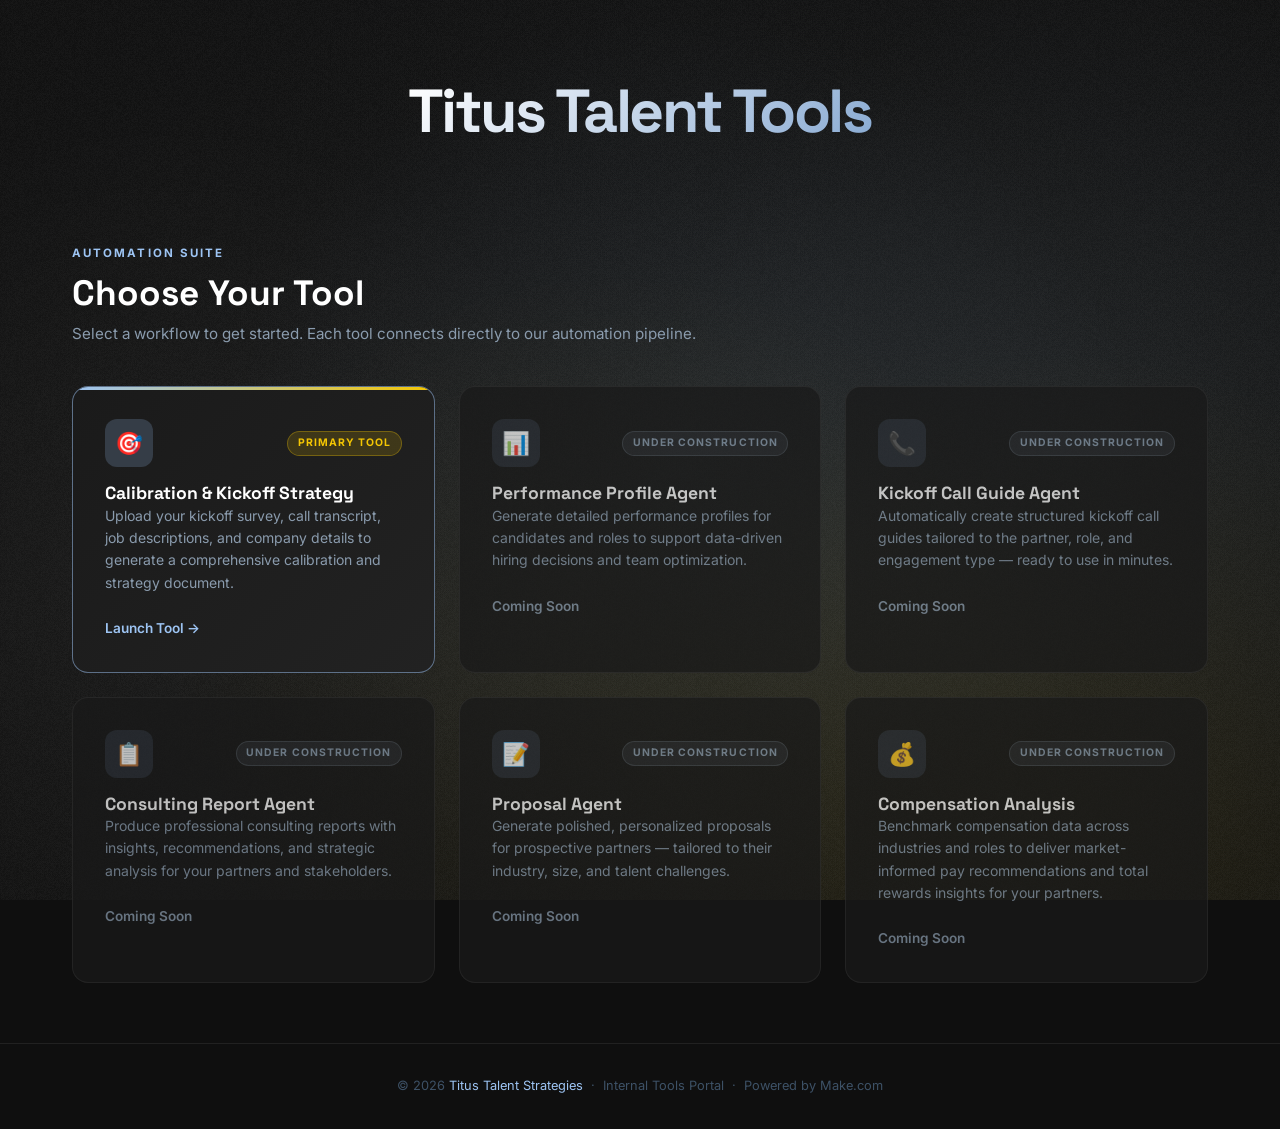
==== index.html @ 565b01fc "Replace CSS blobs with canvas grain-wave animation - Remove broken body::before/after pseudo-element" ====
<!DOCTYPE html>
<html lang="en">
<head>
  <meta charset="UTF-8" />
  <meta name="viewport" content="width=device-width, initial-scale=1.0" />
  <title>Titus Talent Tools</title>
  <link rel="preconnect" href="https://fonts.googleapis.com" />
  <link href="https://fonts.googleapis.com/css2?family=Inter:wght@400;500;600;700;800&family=Space+Grotesk:wght@500;600;700&display=swap" rel="stylesheet" />
  <link rel="stylesheet" href="styles.css" />
</head>
<body>

  <canvas id="bg-canvas" aria-hidden="true"></canvas>

  <!-- Site Header -->
  <header class="site-header">
    <h1 class="site-title">Titus Talent Tools</h1>
  </header>

  <!-- Tools Grid -->
  <div class="section">
    <div class="section-label">Automation Suite</div>
    <h2 class="section-title">Choose Your Tool</h2>
    <p class="section-sub">Select a workflow to get started. Each tool connects directly to our automation pipeline.</p>

    <div class="tools-grid">

      <!-- 1. Calibration & Kickoff — FEATURED -->
      <a href="calibration-kickoff.html" class="tool-card featured" style="text-decoration:none;">
        <div style="display:flex;align-items:center;justify-content:space-between;">
          <div class="tool-icon">🎯</div>
          <span class="badge gold">Primary Tool</span>
        </div>
        <div>
          <h3>Calibration &amp; Kickoff Strategy</h3>
          <p>Upload your kickoff survey, call transcript, job descriptions, and company details to generate a comprehensive calibration and strategy document.</p>
        </div>
        <span class="card-link">Launch Tool &rarr;</span>
      </a>

      <!-- 2. Performance Profile — Under Construction -->
      <div class="tool-card wip">
        <div style="display:flex;align-items:center;justify-content:space-between;">
          <div class="tool-icon">📊</div>
          <span class="badge wip">Under Construction</span>
        </div>
        <div>
          <h3>Performance Profile Agent</h3>
          <p>Generate detailed performance profiles for candidates and roles to support data-driven hiring decisions and team optimization.</p>
        </div>
        <span class="card-link">Coming Soon</span>
      </div>

      <!-- 3. Kickoff Call Guide — Under Construction -->
      <div class="tool-card wip">
        <div style="display:flex;align-items:center;justify-content:space-between;">
          <div class="tool-icon">📞</div>
          <span class="badge wip">Under Construction</span>
        </div>
        <div>
          <h3>Kickoff Call Guide Agent</h3>
          <p>Automatically create structured kickoff call guides tailored to the partner, role, and engagement type — ready to use in minutes.</p>
        </div>
        <span class="card-link">Coming Soon</span>
      </div>

      <!-- 4. Consulting Report — Under Construction -->
      <div class="tool-card wip">
        <div style="display:flex;align-items:center;justify-content:space-between;">
          <div class="tool-icon">📋</div>
          <span class="badge wip">Under Construction</span>
        </div>
        <div>
          <h3>Consulting Report Agent</h3>
          <p>Produce professional consulting reports with insights, recommendations, and strategic analysis for your partners and stakeholders.</p>
        </div>
        <span class="card-link">Coming Soon</span>
      </div>

      <!-- 5. Proposal — Under Construction -->
      <div class="tool-card wip">
        <div style="display:flex;align-items:center;justify-content:space-between;">
          <div class="tool-icon">📝</div>
          <span class="badge wip">Under Construction</span>
        </div>
        <div>
          <h3>Proposal Agent</h3>
          <p>Generate polished, personalized proposals for prospective partners — tailored to their industry, size, and talent challenges.</p>
        </div>
        <span class="card-link">Coming Soon</span>
      </div>

      <!-- 6. Compensation Analysis — Under Construction -->
      <div class="tool-card wip">
        <div style="display:flex;align-items:center;justify-content:space-between;">
          <div class="tool-icon">💰</div>
          <span class="badge wip">Under Construction</span>
        </div>
        <div>
          <h3>Compensation Analysis</h3>
          <p>Benchmark compensation data across industries and roles to deliver market-informed pay recommendations and total rewards insights for your partners.</p>
        </div>
        <span class="card-link">Coming Soon</span>
      </div>

    </div>
  </div>

  <!-- Footer -->
  <footer class="footer">
    <p>&copy; 2026 <a href="https://www.titustalent.com" target="_blank">Titus Talent Strategies</a> &nbsp;&middot;&nbsp; Internal Tools Portal &nbsp;&middot;&nbsp; Powered by Make.com</p>
  </footer>

  <script src="app.js" defer></script>
</body>
</html>
---- styles.css ----
/* =====================================================
   TITUS TALENT STRATEGIES - Tools Portal
   Brand: Black | Blue | Yellow | White
   ===================================================== */

:root {
  --navy:       #0F0F0F;
  --navy-mid:   #1A1A1A;
  --navy-light: #242424;
  --orange:     #9DC4F3;
  --orange-hover: #7AAEE8;
  --gold:       #F4C603;
  --blue-light: #D0E6FA;
  --white:      #FFFFFF;
  --off-white:  #F4F6F8;
  --gray-light: #8A9BAD;
  --gray-mid:   #3D5166;
  --border:     rgba(255,255,255,0.08);
  --shadow:     0 8px 32px rgba(0,0,0,0.35);
  --radius:     10px;
  --radius-lg:  16px;
  --font:       'Inter', 'Segoe UI', system-ui, sans-serif;
}

/* ── Reset ── */
*, *::before, *::after { box-sizing: border-box; margin: 0; padding: 0; }
html { scroll-behavior: smooth; background: var(--navy); }
body {
  font-family: var(--font);
  background: transparent;
  color: var(--white);
  line-height: 1.6;
  min-height: 100vh;
  position: relative;
  /* NOTE: no isolation here — lets pseudo-elements escape into root stacking context */
}

/* ── Background canvas (animated via app.js) ── */
#bg-canvas {
  position: fixed;
  top: 0; left: 0;
  width: 100%; height: 100%;
  z-index: -1;
  pointer-events: none;
  display: block;
}

a { color: inherit; text-decoration: none; }

/* ── Typography ── */
h1, h2, h3, h4 {
  font-family: 'Space Grotesk', var(--font);
  font-weight: 700;
  line-height: 1.2;
}
h1 { font-size: clamp(2rem, 5vw, 3.2rem); }
h2 { font-size: clamp(1.5rem, 3vw, 2.2rem); }
h3 { font-size: 1.2rem; }

.text-orange { color: var(--orange); }
.text-gold   { color: var(--gold); }
.text-gray   { color: var(--gray-light); }

/* ── Navbar ── */
.navbar {
  position: sticky;
  top: 0;
  z-index: 100;
  background: rgba(255,255,255,0.98);
  backdrop-filter: blur(12px);
  border-bottom: 1px solid rgba(0,0,0,0.10);
  padding: 0 2rem;
}
.navbar-inner {
  max-width: 1200px;
  margin: 0 auto;
  display: flex;
  align-items: center;
  justify-content: space-between;
  height: 68px;
}
.logo {
  display: flex;
  align-items: center;
  gap: 12px;
}
.logo img {
  display: none;
}

/* ── Site Header (homepage) ── */
.site-header {
  text-align: center;
  padding: 5rem 2rem 2.5rem;
  display: flex;
  flex-direction: column;
  align-items: center;
}
.site-title {
  font-family: 'Space Grotesk', var(--font);
  font-size: clamp(2.4rem, 6vw, 3.8rem);
  font-weight: 700;
  letter-spacing: -0.04em;
  line-height: 1.05;
  background: linear-gradient(135deg, #ffffff 0%, rgba(157,196,243,0.85) 50%, #ffffff 100%);
  -webkit-background-clip: text;
  -webkit-text-fill-color: transparent;
  background-clip: text;
  background-size: 200% 200%;
  animation: shimmer 8s ease-in-out infinite alternate;
}
@keyframes shimmer {
  0%   { background-position: 0%   50%; }
  100% { background-position: 100% 50%; }
}

.nav-links {
  display: flex;
  align-items: center;
  gap: 0.25rem;
  list-style: none;
}
.nav-links a {
  display: block;
  padding: 0.4rem 0.85rem;
  border-radius: 6px;
  font-size: 0.82rem;
  font-weight: 500;
  color: #555555;
  transition: all 0.2s;
}
.nav-links a:hover,
.nav-links a.active {
  color: var(--navy);
  background: rgba(0,0,0,0.06);
}
.nav-links a.active { color: var(--orange); }

/* ── Hero ── */
.hero {
  position: relative;
  overflow: hidden;
  padding: 80px 2rem 100px;
  text-align: center;
}
.hero::before {
  content: '';
  position: absolute;
  top: -120px; right: -180px;
  width: 600px; height: 600px;
  background: radial-gradient(circle, rgba(157,196,243,0.15) 0%, transparent 70%);
  border-radius: 50%;
  pointer-events: none;
}
.hero::after {
  content: '';
  position: absolute;
  bottom: -100px; left: -150px;
  width: 500px; height: 500px;
  background: radial-gradient(circle, rgba(157,196,243,0.1) 0%, transparent 70%);
  border-radius: 50%;
  pointer-events: none;
}
.hero-inner {
  position: relative;
  z-index: 1;
  max-width: 780px;
  margin: 0 auto;
}
.hero-eyebrow {
  display: inline-block;
  font-size: 0.75rem;
  font-weight: 600;
  letter-spacing: 0.15em;
  text-transform: uppercase;
  color: var(--orange);
  margin-bottom: 1.2rem;
}
.hero h1 span { color: var(--orange); }
.hero p.lead {
  font-size: 1.1rem;
  color: var(--gray-light);
  margin: 1.2rem auto 0;
  max-width: 580px;
}

/* ── Buttons ── */
.btn {
  display: inline-flex;
  align-items: center;
  gap: 8px;
  padding: 0.75rem 1.6rem;
  border-radius: var(--radius);
  font-size: 0.9rem;
  font-weight: 600;
  cursor: pointer;
  transition: all 0.2s;
  border: 2px solid transparent;
}
.btn-primary {
  background: var(--orange);
  color: var(--navy);
}
.btn-primary:hover { background: var(--orange-hover); color: var(--navy); transform: translateY(-1px); }
.btn-outline {
  background: transparent;
  color: var(--gold);
  border-color: var(--gold);
}
.btn-outline:hover { background: var(--gold); color: var(--navy); }
.btn-lg { padding: 1rem 2.2rem; font-size: 1rem; border-radius: 12px; }

/* ── Tool Cards Grid ── */
.section {
  max-width: 1200px;
  margin: 0 auto;
  padding: 60px 2rem;
}
.section-label {
  font-size: 0.72rem;
  font-weight: 700;
  letter-spacing: 0.18em;
  text-transform: uppercase;
  color: var(--orange);
  margin-bottom: 0.6rem;
}
.section-title { margin-bottom: 0.5rem; }
.section-sub {
  color: var(--gray-light);
  font-size: 0.95rem;
  margin-bottom: 2.5rem;
}

.tools-grid {
  display: grid;
  grid-template-columns: repeat(auto-fill, minmax(300px, 1fr));
  gap: 1.5rem;
}

.tool-card {
  background: var(--navy-mid);
  border: 1px solid var(--border);
  border-radius: var(--radius-lg);
  padding: 2rem;
  display: flex;
  flex-direction: column;
  gap: 1rem;
  transition: all 0.25s;
  position: relative;
  overflow: hidden;
}
.tool-card::before {
  content: '';
  position: absolute;
  top: 0; left: 0; right: 0;
  height: 3px;
  background: linear-gradient(90deg, var(--orange), var(--gold));
  opacity: 0;
  transition: opacity 0.25s;
}
.tool-card:hover {
  border-color: rgba(157,196,243, 0.4);
  transform: translateY(-3px);
  box-shadow: var(--shadow);
}
.tool-card:hover::before { opacity: 1; }

.tool-card.featured {
  border-color: rgba(157,196,243, 0.5);
  background: linear-gradient(135deg, var(--navy-mid), #222222);
}
.tool-card.featured::before { opacity: 1; }

.tool-icon {
  width: 48px; height: 48px;
  border-radius: 12px;
  background: rgba(157,196,243, 0.12);
  display: flex;
  align-items: center;
  justify-content: center;
  font-size: 1.4rem;
}
.tool-card.featured .tool-icon { background: rgba(157,196,243, 0.2); }

.badge {
  display: inline-block;
  font-size: 0.65rem;
  font-weight: 700;
  letter-spacing: 0.1em;
  text-transform: uppercase;
  padding: 0.2rem 0.6rem;
  border-radius: 999px;
  background: rgba(157,196,243, 0.15);
  color: var(--orange);
  border: 1px solid rgba(157,196,243, 0.3);
}
.badge.gold {
  background: rgba(244,198,3, 0.15);
  color: var(--gold);
  border-color: rgba(244,198,3, 0.3);
}

.tool-card h3 { font-size: 1.1rem; }
.tool-card p {
  font-size: 0.875rem;
  color: var(--gray-light);
  flex: 1;
}
.tool-card .card-link {
  display: inline-flex;
  align-items: center;
  gap: 6px;
  font-size: 0.85rem;
  font-weight: 600;
  color: var(--orange);
  margin-top: 0.5rem;
  transition: gap 0.2s;
}
.tool-card .card-link:hover { gap: 10px; }

/* ── Page Header (inner pages) ── */
.page-header {
  background: linear-gradient(135deg, var(--navy-mid), var(--navy-light));
  border-bottom: 1px solid var(--border);
  padding: 50px 2rem 40px;
}
.page-header-inner {
  max-width: 860px;
  margin: 0 auto;
}
.page-header .back-link {
  display: inline-flex;
  align-items: center;
  gap: 6px;
  font-size: 0.82rem;
  color: var(--gray-light);
  margin-bottom: 1.5rem;
  transition: color 0.2s;
}
.page-header .back-link:hover { color: var(--white); }

/* ── Form ── */
.form-wrapper {
  max-width: 860px;
  margin: 0 auto;
  padding: 50px 2rem;
}

.form-card {
  background: var(--navy-mid);
  border: 1px solid var(--border);
  border-radius: var(--radius-lg);
  overflow: hidden;
}
.form-section-header {
  padding: 1.4rem 2rem;
  border-bottom: 1px solid var(--border);
  background: var(--navy-light);
}
.form-section-header h3 {
  font-size: 0.85rem;
  font-weight: 700;
  letter-spacing: 0.12em;
  text-transform: uppercase;
  color: var(--orange);
}
.form-section-header p {
  font-size: 0.8rem;
  color: var(--gray-light);
  margin-top: 0.2rem;
}
.form-body { padding: 2rem; }

.form-grid {
  display: grid;
  grid-template-columns: 1fr 1fr;
  gap: 1.25rem;
}
.form-grid.single { grid-template-columns: 1fr; }
.form-grid.triple { grid-template-columns: 1fr 1fr 1fr; }

.field {
  display: flex;
  flex-direction: column;
  gap: 0.45rem;
}
.field.span-2 { grid-column: span 2; }
.field.span-3 { grid-column: span 3; }

label {
  font-size: 0.8rem;
  font-weight: 600;
  color: var(--gray-light);
  letter-spacing: 0.04em;
}
label .req { color: var(--orange); margin-left: 2px; }

input[type="text"],
input[type="email"],
input[type="number"],
input[type="date"],
select,
textarea {
  background: var(--navy);
  border: 1px solid var(--gray-mid);
  border-radius: 8px;
  color: var(--white);
  font-family: var(--font);
  font-size: 0.9rem;
  padding: 0.65rem 1rem;
  transition: border-color 0.2s, box-shadow 0.2s;
  width: 100%;
  outline: none;
}
input::placeholder,
textarea::placeholder { color: var(--gray-mid); }
input:focus,
select:focus,
textarea:focus {
  border-color: var(--orange);
  box-shadow: 0 0 0 3px rgba(157,196,243, 0.12);
}
select { cursor: pointer; }
select option { background: var(--navy-mid); }
textarea { resize: vertical; min-height: 100px; }

/* Radio / Checkbox groups */
.radio-group, .check-group {
  display: flex;
  flex-wrap: wrap;
  gap: 0.6rem;
}
.radio-pill {
  position: relative;
}
.radio-pill input { position: absolute; opacity: 0; width: 0; height: 0; }
.radio-pill label {
  display: block;
  padding: 0.4rem 1rem;
  border-radius: 999px;
  border: 1px solid var(--gray-mid);
  font-size: 0.82rem;
  font-weight: 500;
  cursor: pointer;
  color: var(--gray-light);
  transition: all 0.2s;
  letter-spacing: 0;
}
.radio-pill input:checked + label {
  border-color: var(--orange);
  background: rgba(157,196,243, 0.12);
  color: var(--orange);
}
.radio-pill label:hover { border-color: var(--orange); color: var(--white); }

/* Form divider */
.form-divider {
  border: none;
  border-top: 1px solid var(--border);
  margin: 2rem 0;
}

/* Form section blocks */
.form-block {
  margin-bottom: 2rem;
}
.form-block:last-child { margin-bottom: 0; }
.form-block-title {
  font-size: 0.72rem;
  font-weight: 700;
  letter-spacing: 0.15em;
  text-transform: uppercase;
  color: var(--gray-light);
  margin-bottom: 1rem;
  display: flex;
  align-items: center;
  gap: 10px;
}
.form-block-title::after {
  content: '';
  flex: 1;
  height: 1px;
  background: var(--border);
}

/* ── Submit bar ── */
.submit-bar {
  background: var(--navy-light);
  border-top: 1px solid var(--border);
  padding: 1.5rem 2rem;
  display: flex;
  align-items: center;
  justify-content: space-between;
  gap: 1rem;
  flex-wrap: wrap;
}
.submit-bar p {
  font-size: 0.8rem;
  color: var(--gray-light);
}
.submit-bar strong { color: var(--white); }

/* ── Success / Loading states ── */
.form-overlay {
  display: none;
  position: fixed;
  inset: 0;
  background: rgba(15,15,15, 0.85);
  backdrop-filter: blur(6px);
  z-index: 200;
  align-items: center;
  justify-content: center;
}
.form-overlay.active { display: flex; }

.overlay-card {
  background: var(--navy-mid);
  border: 1px solid var(--border);
  border-radius: var(--radius-lg);
  padding: 3rem;
  max-width: 440px;
  width: 90%;
  text-align: center;
  animation: popIn 0.3s ease;
}
@keyframes popIn {
  from { opacity: 0; transform: scale(0.92); }
  to   { opacity: 1; transform: scale(1); }
}
.overlay-icon {
  width: 64px; height: 64px;
  border-radius: 50%;
  background: rgba(157,196,243, 0.12);
  display: flex;
  align-items: center;
  justify-content: center;
  font-size: 1.8rem;
  margin: 0 auto 1.5rem;
}
.overlay-card h2 { font-size: 1.4rem; margin-bottom: 0.75rem; }
.overlay-card p { color: var(--gray-light); font-size: 0.9rem; margin-bottom: 2rem; }

/* Loading spinner */
.spinner {
  width: 40px; height: 40px;
  border: 3px solid rgba(157,196,243, 0.2);
  border-top-color: var(--orange);
  border-radius: 50%;
  animation: spin 0.8s linear infinite;
  margin: 0 auto 1.5rem;
}
@keyframes spin { to { transform: rotate(360deg); } }

/* ── Footer ── */
.footer {
  border-top: 1px solid var(--border);
  padding: 2rem;
  text-align: center;
  color: var(--gray-mid);
  font-size: 0.8rem;
}
.footer a { color: var(--orange); }
.footer a:hover { text-decoration: underline; }

/* ── Under Construction cards ── */
.tool-card.wip {
  cursor: default;
  opacity: 0.72;
}
.tool-card.wip:hover {
  transform: none;
  border-color: var(--border);
  box-shadow: none;
}
.tool-card.wip:hover::before { opacity: 0; }
.tool-card.wip .card-link {
  color: var(--gray-light);
  cursor: default;
}
.badge.wip {
  background: rgba(138,155,173,0.12);
  color: var(--gray-light);
  border-color: rgba(138,155,173,0.25);
}

/* ── Responsive ── */
@media (max-width: 768px) {
  .nav-links { display: none; }
  .form-grid { grid-template-columns: 1fr; }
  .form-grid.triple { grid-template-columns: 1fr; }
  .field.span-2, .field.span-3 { grid-column: span 1; }
  .submit-bar { flex-direction: column; align-items: flex-start; }
  .form-body { padding: 1.25rem; }
  .hero { padding: 50px 1.5rem 70px; }
}
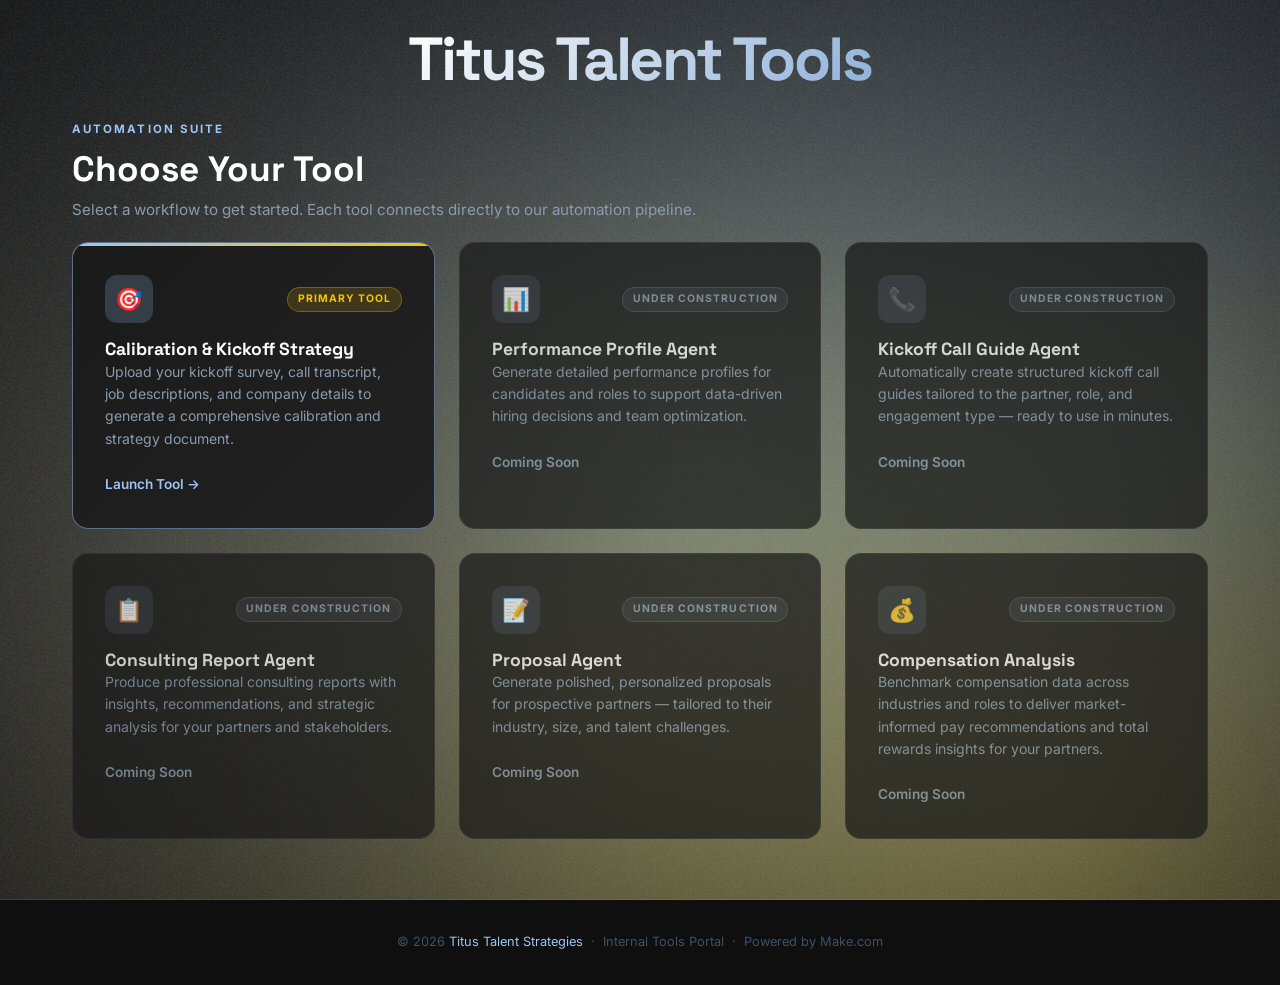
==== commit 41c7259b: "Fix layout (cards above fold) and boost wave visibility Layout: - site-header padding: 5rem top → 1." ====
--- a/index.html
+++ b/index.html
@@ -10,7 +10,7 @@
 </head>
 <body>
 
-  <canvas id="bg-canvas" aria-hidden="true"></canvas>
+  <canvas id="bg-canvas" aria-hidden="true" style="position:fixed;top:0;left:0;width:100%;height:100%;z-index:-1;pointer-events:none;"></canvas>
 
   <!-- Site Header -->
   <header class="site-header">
--- a/styles.css
+++ b/styles.css
@@ -91,7 +91,7 @@
 /* ── Site Header (homepage) ── */
 .site-header {
   text-align: center;
-  padding: 5rem 2rem 2.5rem;
+  padding: 1.75rem 2rem 0.75rem;
   display: flex;
   flex-direction: column;
   align-items: center;
@@ -214,7 +214,7 @@
 .section {
   max-width: 1200px;
   margin: 0 auto;
-  padding: 60px 2rem;
+  padding: 16px 2rem 60px;
 }
 .section-label {
   font-size: 0.72rem;
@@ -228,7 +228,7 @@
 .section-sub {
   color: var(--gray-light);
   font-size: 0.95rem;
-  margin-bottom: 2.5rem;
+  margin-bottom: 1.25rem;
 }
 
 .tools-grid {
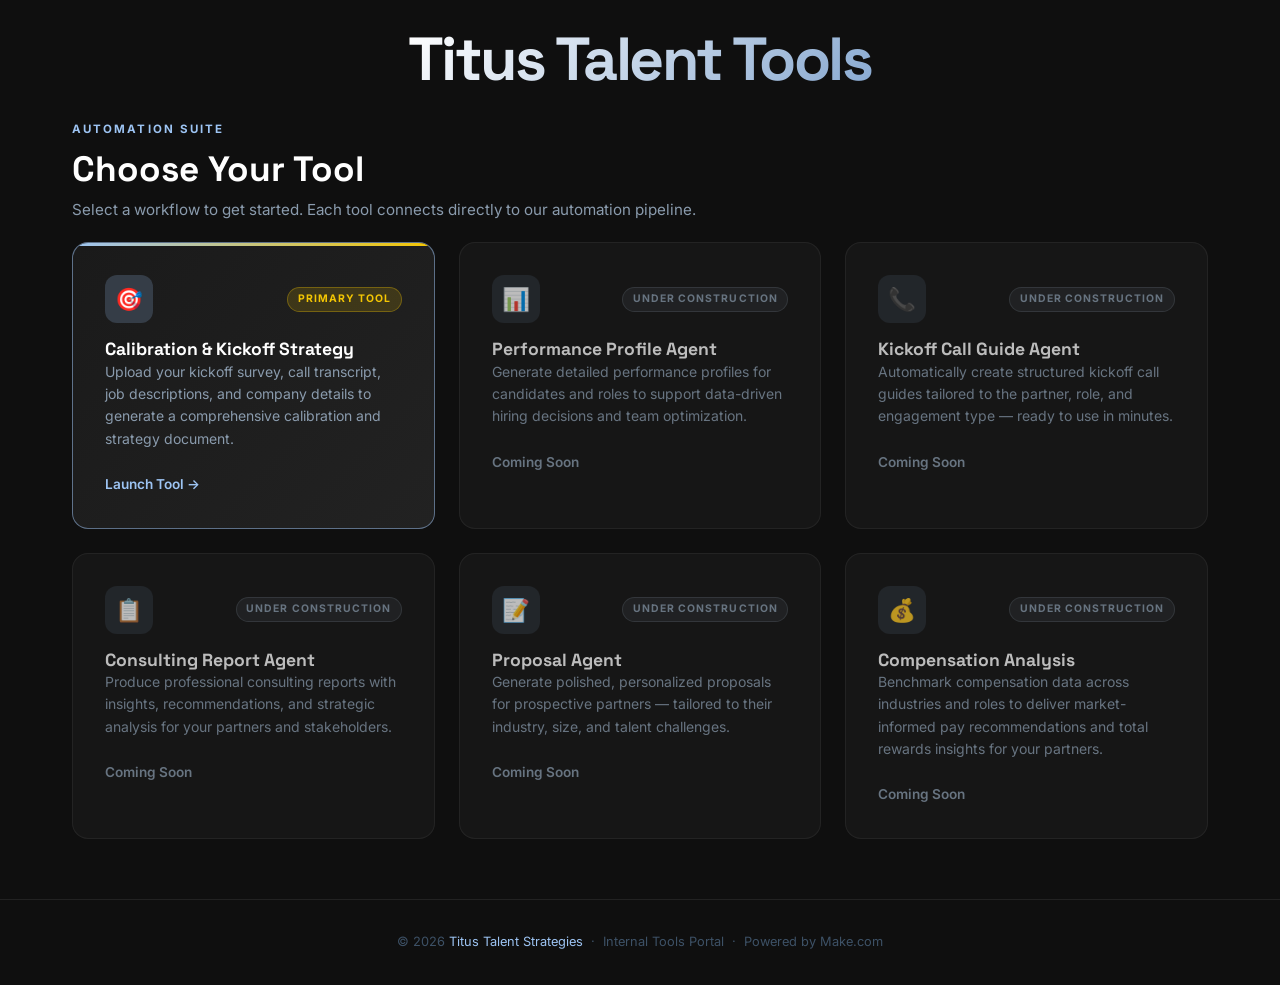
==== commit ad062651: "Remove canvas wave background animation Delete all wave/canvas animation code that was added as an a" ====
--- a/index.html
+++ b/index.html
@@ -9,8 +9,6 @@
   <link rel="stylesheet" href="styles.css" />
 </head>
 <body>
-
-  <canvas id="bg-canvas" aria-hidden="true" style="position:fixed;top:0;left:0;width:100%;height:100%;z-index:-1;pointer-events:none;"></canvas>
 
   <!-- Site Header -->
   <header class="site-header">
@@ -111,6 +109,5 @@
     <p>&copy; 2026 <a href="https://www.titustalent.com" target="_blank">Titus Talent Strategies</a> &nbsp;&middot;&nbsp; Internal Tools Portal &nbsp;&middot;&nbsp; Powered by Make.com</p>
   </footer>
 
-  <script src="app.js" defer></script>
 </body>
 </html>
--- a/styles.css
+++ b/styles.css
@@ -27,22 +27,10 @@
 html { scroll-behavior: smooth; background: var(--navy); }
 body {
   font-family: var(--font);
-  background: transparent;
+  background: var(--navy);
   color: var(--white);
   line-height: 1.6;
   min-height: 100vh;
-  position: relative;
-  /* NOTE: no isolation here — lets pseudo-elements escape into root stacking context */
-}
-
-/* ── Background canvas (animated via app.js) ── */
-#bg-canvas {
-  position: fixed;
-  top: 0; left: 0;
-  width: 100%; height: 100%;
-  z-index: -1;
-  pointer-events: none;
-  display: block;
 }
 
 a { color: inherit; text-decoration: none; }
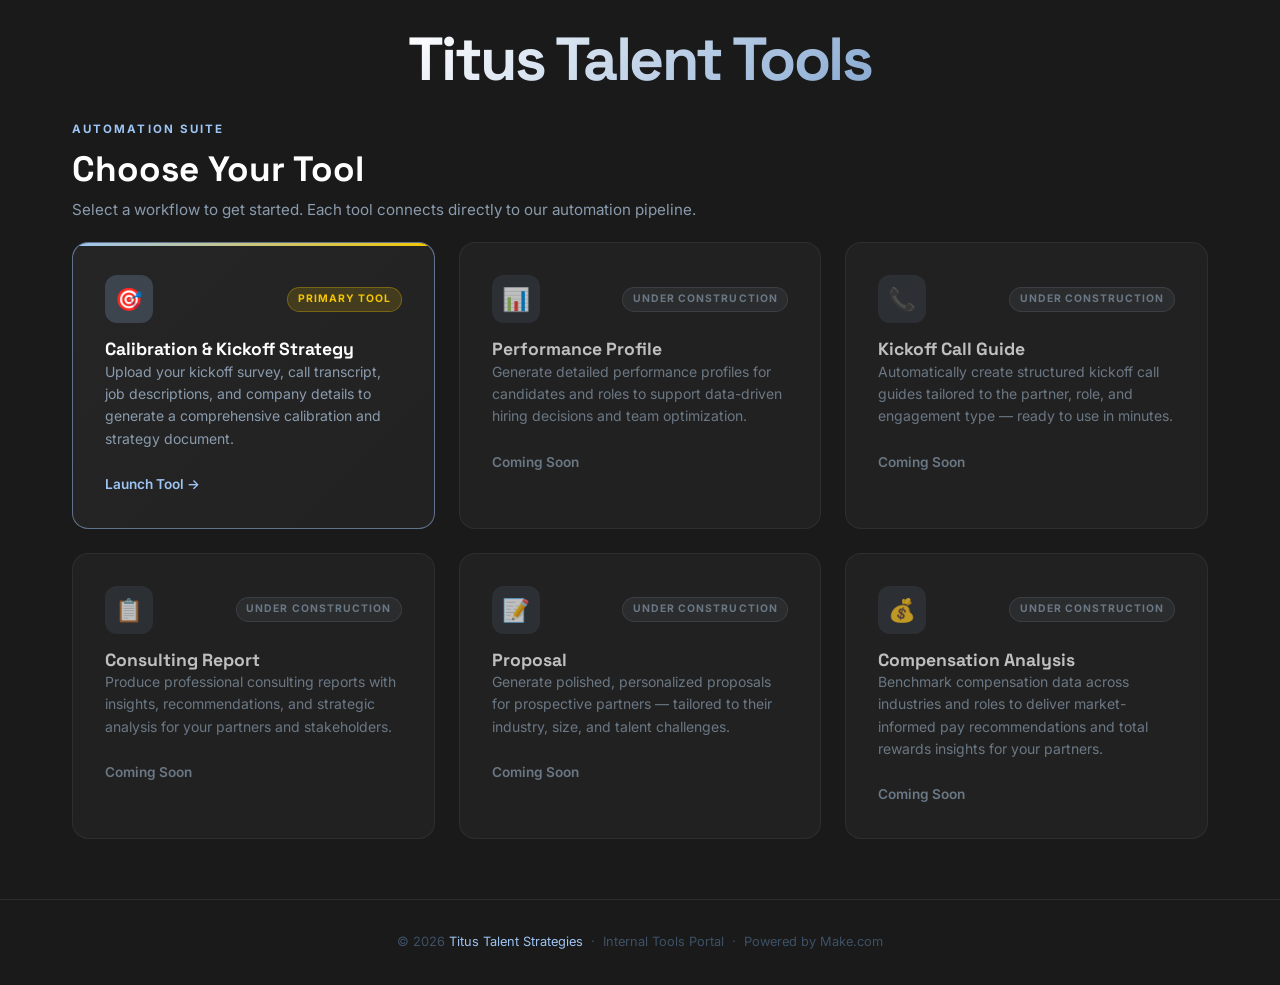
==== commit 549ab032: "Drop 'Agent' suffix from tool card titles Performance Profile Agent → Performance Profile Kickoff Ca" ====
--- a/index.html
+++ b/index.html
@@ -43,7 +43,7 @@
           <span class="badge wip">Under Construction</span>
         </div>
         <div>
-          <h3>Performance Profile Agent</h3>
+          <h3>Performance Profile</h3>
           <p>Generate detailed performance profiles for candidates and roles to support data-driven hiring decisions and team optimization.</p>
         </div>
         <span class="card-link">Coming Soon</span>
@@ -56,7 +56,7 @@
           <span class="badge wip">Under Construction</span>
         </div>
         <div>
-          <h3>Kickoff Call Guide Agent</h3>
+          <h3>Kickoff Call Guide</h3>
           <p>Automatically create structured kickoff call guides tailored to the partner, role, and engagement type — ready to use in minutes.</p>
         </div>
         <span class="card-link">Coming Soon</span>
@@ -69,7 +69,7 @@
           <span class="badge wip">Under Construction</span>
         </div>
         <div>
-          <h3>Consulting Report Agent</h3>
+          <h3>Consulting Report</h3>
           <p>Produce professional consulting reports with insights, recommendations, and strategic analysis for your partners and stakeholders.</p>
         </div>
         <span class="card-link">Coming Soon</span>
@@ -82,7 +82,7 @@
           <span class="badge wip">Under Construction</span>
         </div>
         <div>
-          <h3>Proposal Agent</h3>
+          <h3>Proposal</h3>
           <p>Generate polished, personalized proposals for prospective partners — tailored to their industry, size, and talent challenges.</p>
         </div>
         <span class="card-link">Coming Soon</span>
--- a/styles.css
+++ b/styles.css
@@ -4,9 +4,9 @@
    ===================================================== */
 
 :root {
-  --navy:       #0F0F0F;
-  --navy-mid:   #1A1A1A;
-  --navy-light: #242424;
+  --navy:       #1A1A1A;
+  --navy-mid:   #252525;
+  --navy-light: #2F2F2F;
   --orange:     #9DC4F3;
   --orange-hover: #7AAEE8;
   --gold:       #F4C603;
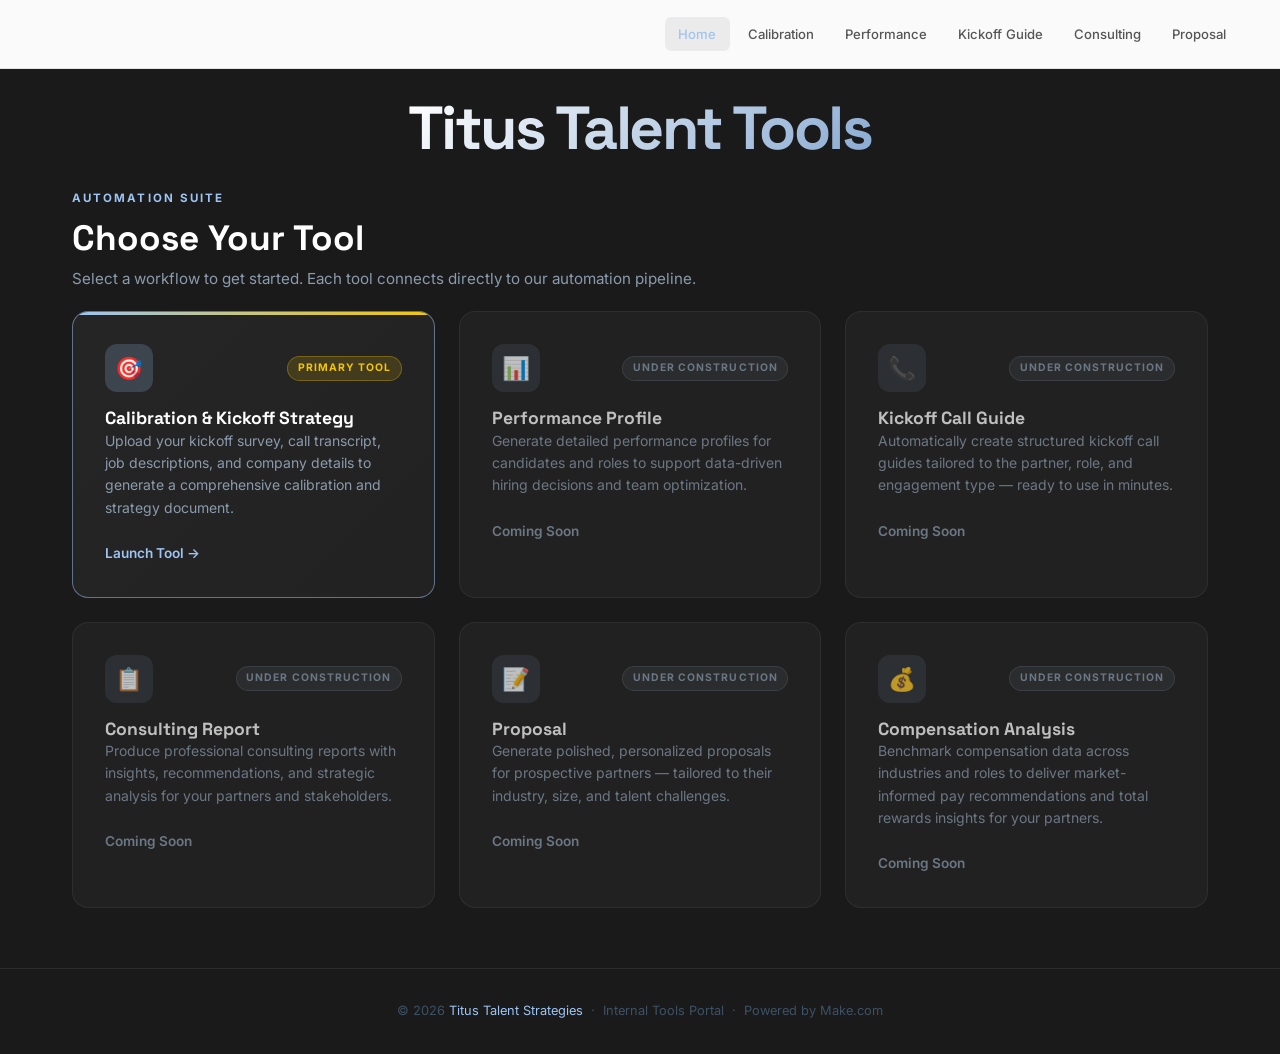
==== commit faca939d: "Add shared navbar to homepage Adds the same white sticky navbar used on inner tool pages to index.ht" ====
--- a/index.html
+++ b/index.html
@@ -9,6 +9,23 @@
   <link rel="stylesheet" href="styles.css" />
 </head>
 <body>
+
+  <!-- Navbar -->
+  <nav class="navbar">
+    <div class="navbar-inner">
+      <a href="index.html" class="logo">
+        <img src="logo.svg" alt="Titus Talent Strategies" height="44" />
+      </a>
+      <ul class="nav-links">
+        <li><a href="index.html" class="active">Home</a></li>
+        <li><a href="calibration-kickoff.html">Calibration</a></li>
+        <li><a href="performance-profile.html">Performance</a></li>
+        <li><a href="kickoff-call-guide.html">Kickoff Guide</a></li>
+        <li><a href="consulting-report.html">Consulting</a></li>
+        <li><a href="proposal.html">Proposal</a></li>
+      </ul>
+    </div>
+  </nav>
 
   <!-- Site Header -->
   <header class="site-header">
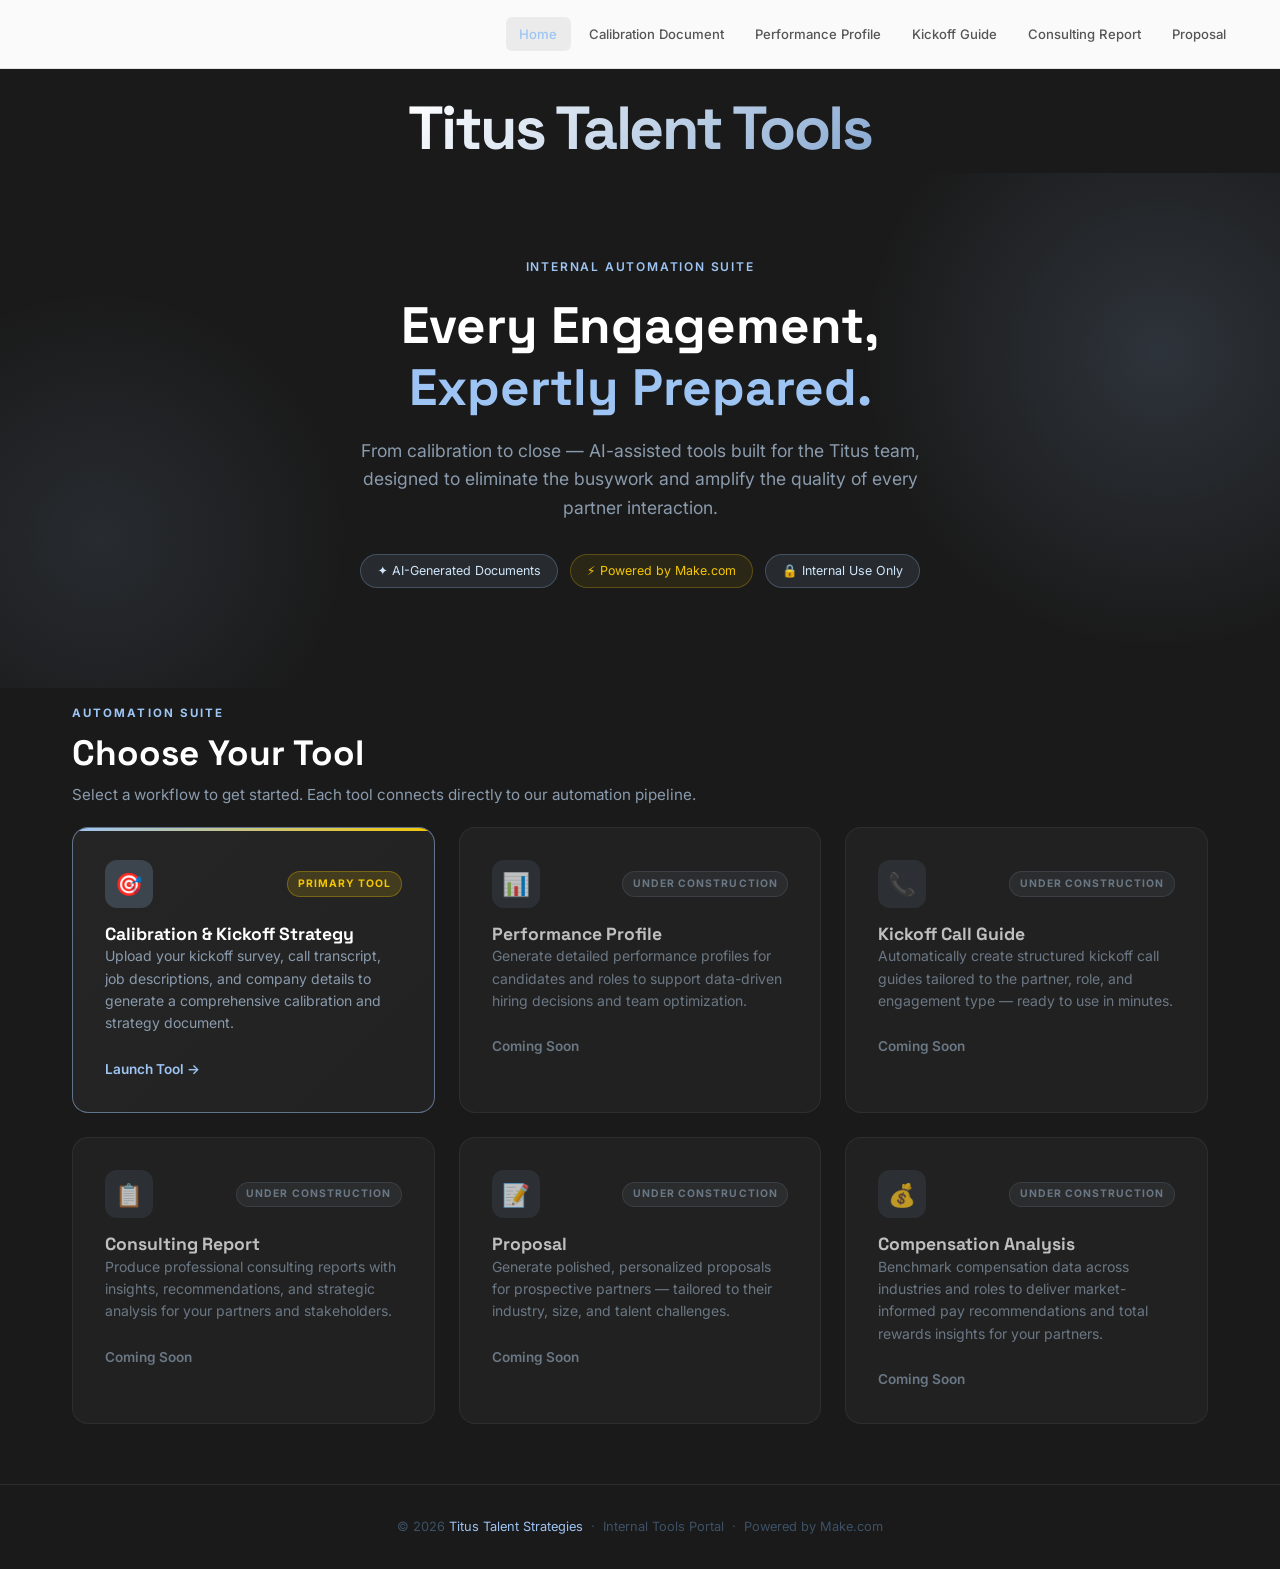
==== commit 10f7de11: "Add hero section to homepage and expand navbar labels - Add fluffy hero section between site header " ====
--- a/index.html
+++ b/index.html
@@ -18,10 +18,10 @@
       </a>
       <ul class="nav-links">
         <li><a href="index.html" class="active">Home</a></li>
-        <li><a href="calibration-kickoff.html">Calibration</a></li>
-        <li><a href="performance-profile.html">Performance</a></li>
+        <li><a href="calibration-kickoff.html">Calibration Document</a></li>
+        <li><a href="performance-profile.html">Performance Profile</a></li>
         <li><a href="kickoff-call-guide.html">Kickoff Guide</a></li>
-        <li><a href="consulting-report.html">Consulting</a></li>
+        <li><a href="consulting-report.html">Consulting Report</a></li>
         <li><a href="proposal.html">Proposal</a></li>
       </ul>
     </div>
@@ -31,6 +31,20 @@
   <header class="site-header">
     <h1 class="site-title">Titus Talent Tools</h1>
   </header>
+
+  <!-- Hero -->
+  <section class="hero">
+    <div class="hero-inner">
+      <span class="hero-eyebrow">Internal Automation Suite</span>
+      <h1>Every Engagement,<br><span>Expertly Prepared.</span></h1>
+      <p class="lead">From calibration to close — AI-assisted tools built for the Titus team, designed to eliminate the busywork and amplify the quality of every partner interaction.</p>
+      <div style="display:flex;justify-content:center;flex-wrap:wrap;gap:0.75rem;margin-top:2rem;">
+        <span style="display:inline-flex;align-items:center;gap:6px;background:rgba(157,196,243,0.1);border:1px solid rgba(157,196,243,0.25);border-radius:999px;padding:0.4rem 1rem;font-size:0.78rem;color:var(--blue-light);">✦ AI-Generated Documents</span>
+        <span style="display:inline-flex;align-items:center;gap:6px;background:rgba(244,198,3,0.08);border:1px solid rgba(244,198,3,0.25);border-radius:999px;padding:0.4rem 1rem;font-size:0.78rem;color:var(--gold);">⚡ Powered by Make.com</span>
+        <span style="display:inline-flex;align-items:center;gap:6px;background:rgba(157,196,243,0.1);border:1px solid rgba(157,196,243,0.25);border-radius:999px;padding:0.4rem 1rem;font-size:0.78rem;color:var(--blue-light);">🔒 Internal Use Only</span>
+      </div>
+    </div>
+  </section>
 
   <!-- Tools Grid -->
   <div class="section">
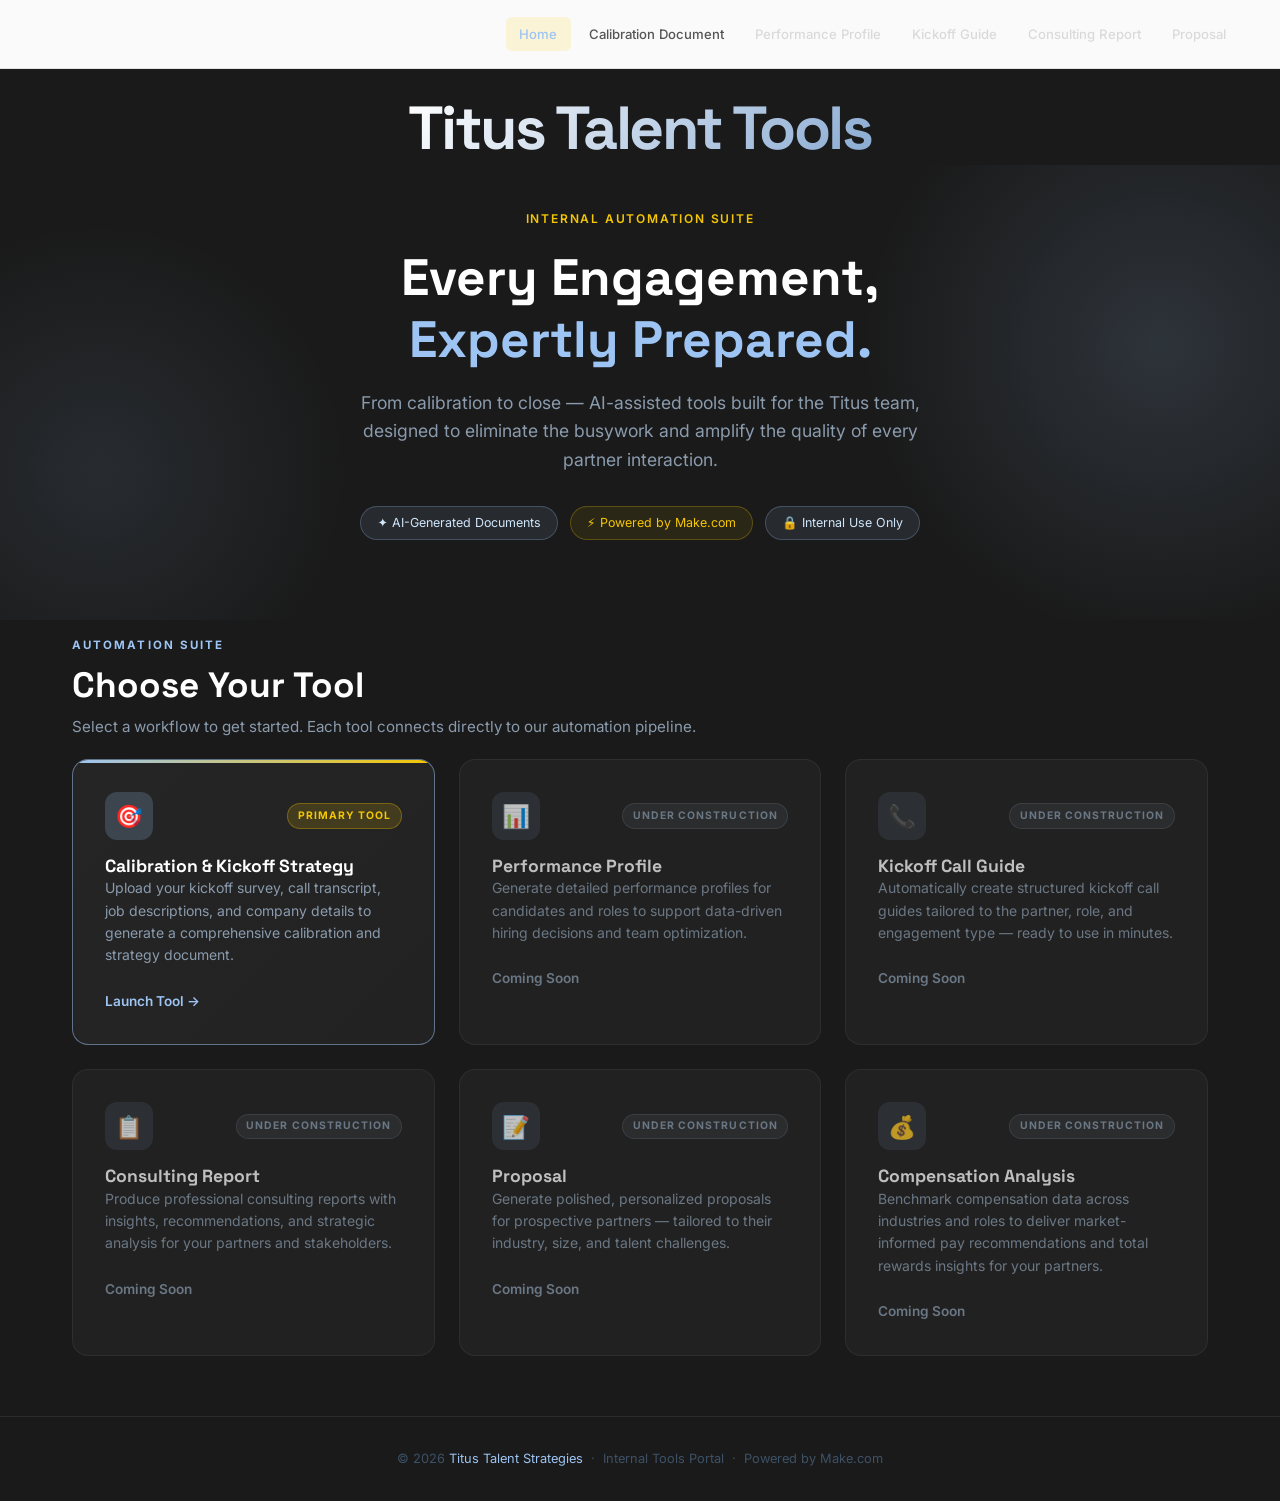
==== commit 5e1d6ac2: "Unify navbar across all pages and disable unbuilt tool links - Add .nav-disabled CSS class: grayed o" ====
--- a/index.html
+++ b/index.html
@@ -19,10 +19,10 @@
       <ul class="nav-links">
         <li><a href="index.html" class="active">Home</a></li>
         <li><a href="calibration-kickoff.html">Calibration Document</a></li>
-        <li><a href="performance-profile.html">Performance Profile</a></li>
-        <li><a href="kickoff-call-guide.html">Kickoff Guide</a></li>
-        <li><a href="consulting-report.html">Consulting Report</a></li>
-        <li><a href="proposal.html">Proposal</a></li>
+        <li><span class="nav-disabled">Performance Profile</span></li>
+        <li><span class="nav-disabled">Kickoff Guide</span></li>
+        <li><span class="nav-disabled">Consulting Report</span></li>
+        <li><span class="nav-disabled">Proposal</span></li>
       </ul>
     </div>
   </nav>
--- a/styles.css
+++ b/styles.css
@@ -79,7 +79,7 @@
 /* ── Site Header (homepage) ── */
 .site-header {
   text-align: center;
-  padding: 1.75rem 2rem 0.75rem;
+  padding: 1.75rem 2rem 0.25rem;
   display: flex;
   flex-direction: column;
   align-items: center;
@@ -117,18 +117,31 @@
   color: #555555;
   transition: all 0.2s;
 }
-.nav-links a:hover,
-.nav-links a.active {
+.nav-links a:hover {
   color: var(--navy);
   background: rgba(0,0,0,0.06);
 }
-.nav-links a.active { color: var(--orange); }
+.nav-links a.active {
+  color: var(--orange);
+  background: rgba(244,198,3,0.15);
+}
+.nav-links .nav-disabled {
+  display: block;
+  padding: 0.4rem 0.85rem;
+  border-radius: 6px;
+  font-size: 0.82rem;
+  font-weight: 500;
+  color: #AAAAAA;
+  cursor: not-allowed;
+  opacity: 0.4;
+  user-select: none;
+}
 
 /* ── Hero ── */
 .hero {
   position: relative;
   overflow: hidden;
-  padding: 80px 2rem 100px;
+  padding: 40px 2rem 80px;
   text-align: center;
 }
 .hero::before {
@@ -161,7 +174,7 @@
   font-weight: 600;
   letter-spacing: 0.15em;
   text-transform: uppercase;
-  color: var(--orange);
+  color: var(--gold);
   margin-bottom: 1.2rem;
 }
 .hero h1 span { color: var(--orange); }
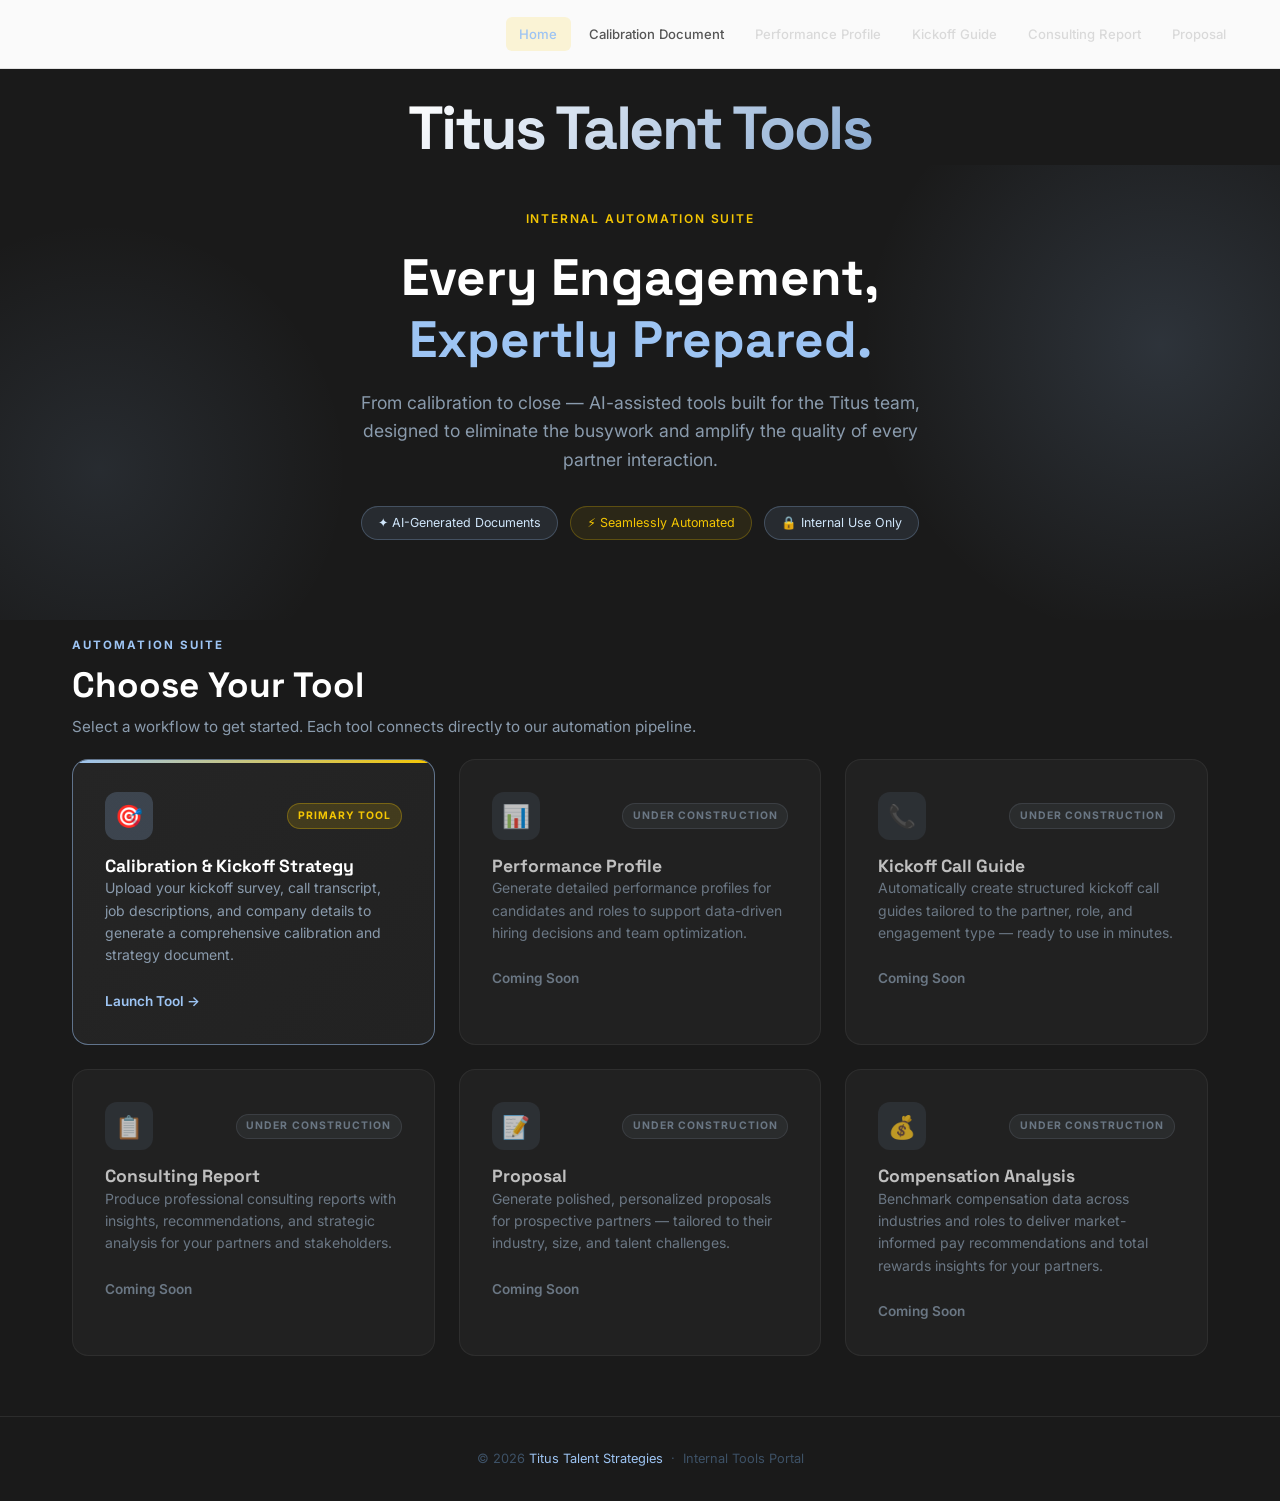
==== commit 905f6a99: "Remove Make.com branding from all visible text - Replace hero pill 'Powered by Make.com' with 'Seaml" ====
--- a/index.html
+++ b/index.html
@@ -40,7 +40,7 @@
       <p class="lead">From calibration to close — AI-assisted tools built for the Titus team, designed to eliminate the busywork and amplify the quality of every partner interaction.</p>
       <div style="display:flex;justify-content:center;flex-wrap:wrap;gap:0.75rem;margin-top:2rem;">
         <span style="display:inline-flex;align-items:center;gap:6px;background:rgba(157,196,243,0.1);border:1px solid rgba(157,196,243,0.25);border-radius:999px;padding:0.4rem 1rem;font-size:0.78rem;color:var(--blue-light);">✦ AI-Generated Documents</span>
-        <span style="display:inline-flex;align-items:center;gap:6px;background:rgba(244,198,3,0.08);border:1px solid rgba(244,198,3,0.25);border-radius:999px;padding:0.4rem 1rem;font-size:0.78rem;color:var(--gold);">⚡ Powered by Make.com</span>
+        <span style="display:inline-flex;align-items:center;gap:6px;background:rgba(244,198,3,0.08);border:1px solid rgba(244,198,3,0.25);border-radius:999px;padding:0.4rem 1rem;font-size:0.78rem;color:var(--gold);">⚡ Seamlessly Automated</span>
         <span style="display:inline-flex;align-items:center;gap:6px;background:rgba(157,196,243,0.1);border:1px solid rgba(157,196,243,0.25);border-radius:999px;padding:0.4rem 1rem;font-size:0.78rem;color:var(--blue-light);">🔒 Internal Use Only</span>
       </div>
     </div>
@@ -137,7 +137,7 @@
 
   <!-- Footer -->
   <footer class="footer">
-    <p>&copy; 2026 <a href="https://www.titustalent.com" target="_blank">Titus Talent Strategies</a> &nbsp;&middot;&nbsp; Internal Tools Portal &nbsp;&middot;&nbsp; Powered by Make.com</p>
+    <p>&copy; 2026 <a href="https://www.titustalent.com" target="_blank">Titus Talent Strategies</a> &nbsp;&middot;&nbsp; Internal Tools Portal</p>
   </footer>
 
 </body>
